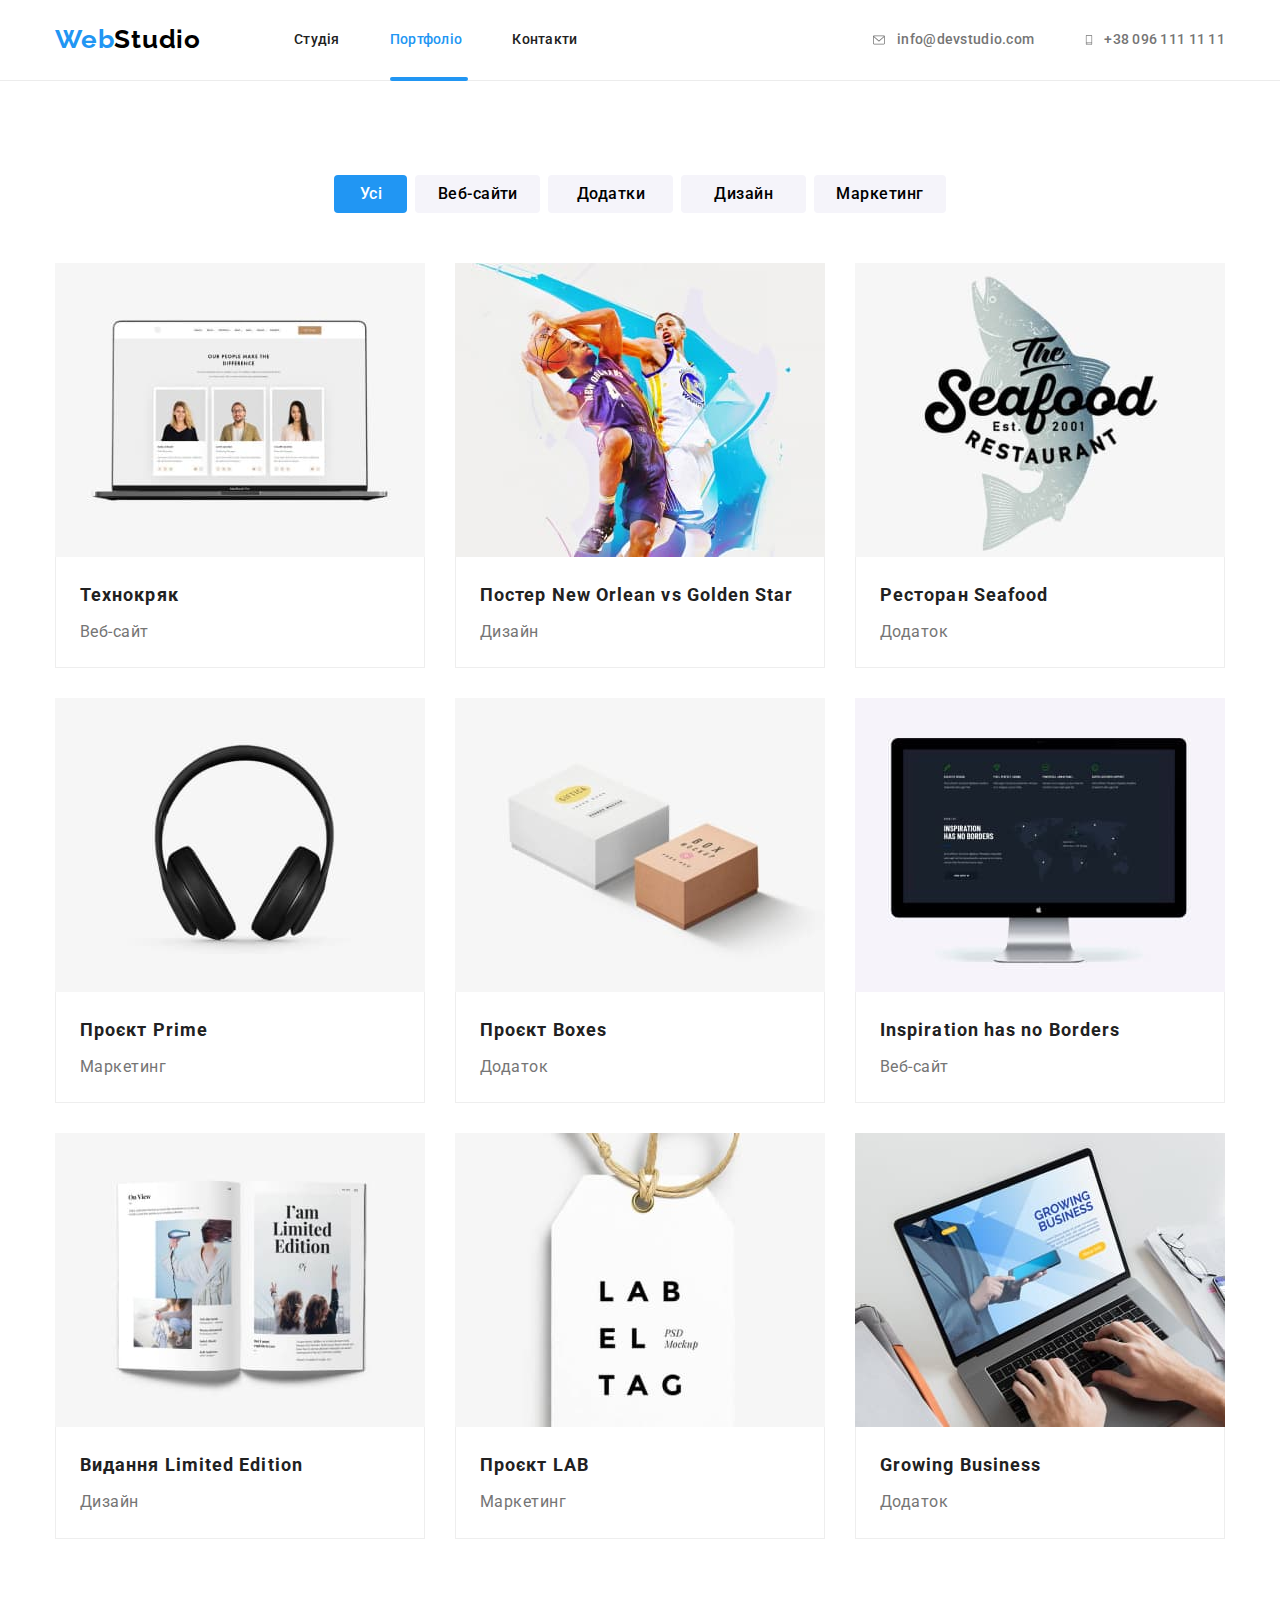
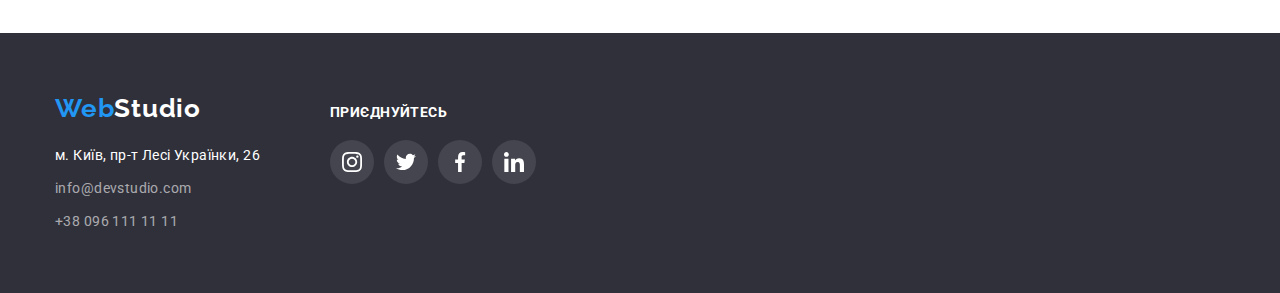
==== portfolio.html @ e7122f22 "Перенесли файлы. В модальное окно добавили input" ====
<!DOCTYPE html>
<html lang="uk">
  <head>
    <meta charset="UTF-8" />
    <meta http-equiv="X-UA-Compatible" content="IE=edge" />
    <meta name="viewport" content="width=device-width, initial-scale=1.0" />
    <link
      rel="stylesheet"
      href="https://cdnjs.cloudflare.com/ajax/libs/modern-normalize/1.0.0/modern-normalize.min.css"
    />
    <link rel="preconnect" href="https://fonts.googleapis.com" />
    <link rel="preconnect" href="https://fonts.gstatic.com" crossorigin />
    <link
      href="https://fonts.googleapis.com/css2?family=Raleway:wght@700&family=Roboto:wght@400;500;700;900&display=swap"
      rel="stylesheet"
    />
    <title>Портфолио</title>
    <link
      rel="stylesheet"
      href="https://cdnjs.cloudflare.com/ajax/libs/modern-normalize/1.1.0/modern-normalize.min.css"
    />
    <link rel="stylesheet" href="./style/style.css" />
  </head>
  <body class="body">
    <!--Шапка сайта-->
    <header class="header">
      <div class="container">
        <nav class="nav">
          <a href="" class="header-logo logo"
            ><span class="logo-first">Web</span>Studio</a
          >
          <ul class="site-nav list">
            <li class="item">
              <a href="./index.html" class="studio_p-link link">Студія</a>
            </li>
            <li class="item">
              <a href="./portfolio.html" class="portfolio_p-link current link"
                >Портфоліо</a
              >
            </li>
            <li class="item">
              <a href="" class="contacts-link link">Контакти</a>
            </li>
          </ul>
        </nav>
        <ul class="auth list">
          <li class="item">
            <a href="mailto:info@devstudio.com" class="mailto-link link"
              ><svg viewBox="0 0 100 100" width="16" height="12" class="">
                <use xlink:href="./images/icons.svg#icon-envelope"></use></svg>info@devstudio.com
                </a>
          </li>
          <li class="item">
            <a href="tel:+380961111111" class="contact-link link"
              ><svg viewBox="0 0 100 100" width="10" height="16" class="">
                <use xlink:href="./images/icons.svg#icon-smartphone"></use></svg>+38 096 111 11 11
              </a>
          </li>
        </ul>
      </div>
    </header>
    <main>
      <!--Проекти-->
      <section class="project">
        <div class="container">
          <h1 class="project-title">Наші проекти</h1>
          <ul class="btn-list list">
            <li>
              <button type="button" class="project-btn-first">Усі</button>
            </li>
            <li>
              <button type="button" class="project-btn">Веб-сайти</button>
            </li>
            <li>
              <button type="button" class="project-btn">Додатки</button>
            </li>
            <li><button type="button" class="project-btn">Дизайн</button></li>
            <li>
              <button type="button" class="project-btn">Маркетинг</button>
            </li>
          </ul>
          <ul class="project-list list">
            <li class="project-item">
              <a href="" class="project-link link">
                <div class="project-wrap-details">
                  <img src="./images/img1p.jpg" width="370" alt="img1p" />
                  <p class="project-details">
                    Ресурс пропонує комплексні пропозиції з різним рівнем
                    функціоналу та сервісів. Все це дозволить відвідувачу
                    отримати вичерпні відомості про компанію чи приватну особу.
                  </p>
                </div>
                <div class="text">
                  <h2 class="project-title-img">Технокряк</h2>
                  <p class="project-text">Веб-сайт</p>
                </div>
              </a>
            </li>
            <li class="project-item">
              <a href="" class="project-link link">
                <div class="project-wrap-details">
                  <img src="./images/img2p.jpg" width="370" alt="img2p" />
                  <p class="project-details">
                    Ресурс пропонує комплексні пропозиції з різним рівнем
                    функціоналу та сервісів. Все це дозволить відвідувачу
                    отримати вичерпні відомості про компанію чи приватну особ
                  </p>
                </div>
                <div class="text">
                  <h2 class="project-title-img">
                    Постер New Orlean vs Golden Star
                  </h2>
                  <p class="project-text">Дизайн</p>
                </div>
              </a>
            </li>
            <li class="project-item">
              <a href="" class="project-link link">
                <div class="project-wrap-details">
                  <img src="./images/img3p.jpg" width="370" alt="img3p" />
                  <p class="project-details">
                    Ресурс пропонує комплексні пропозиції з різним рівнем
                    функціоналу та сервісів. Все це дозволить відвідувачу
                    отримати вичерпні відомості про компанію чи приватну особ
                  </p>
                </div>
                <div class="text">
                  <h2 class="project-title-img">Ресторан Seafood</h2>
                  <p class="project-text">Додаток</p>
                </div>
              </a>
            </li>
            <li class="project-item">
              <a href="" class="project-link link">
                <div class="project-wrap-details">
                  <img src="./images/img4p.jpg" width="370" alt="img4p" />
                  <p class="project-details">
                    Ресурс пропонує комплексні пропозиції з різним рівнем
                    функціоналу та сервісів. Все це дозволить відвідувачу
                    отримати вичерпні відомості про компанію чи приватну особ
                  </p>
                </div>
                <div class="text">
                  <h2 class="project-title-img">Проєкт Prime</h2>
                  <p class="project-text">Маркетинг</p>
                </div>
              </a>
            </li>
            <li class="project-item">
              <a href="" class="project-link link">
                <div class="project-wrap-details">
                  <img src="./images/img5p.jpg" width="370" alt="img5p" />
                  <p class="project-details">
                    Ресурс пропонує комплексні пропозиції з різним рівнем
                    функціоналу та сервісів. Все це дозволить відвідувачу
                    отримати вичерпні відомості про компанію чи приватну особ
                  </p>
                </div>
                <div class="text">
                  <h2 class="project-title-img">Проєкт Boxes</h2>
                  <p class="project-text">Додаток</p>
                </div>
              </a>
            </li>
            <li class="project-item">
              <a href="" class="project-link link">
                <div class="project-wrap-details">
                  <img src="./images/img6p.jpg" width="370" alt="img6p" />
                  <p class="project-details">
                    Ресурс пропонує комплексні пропозиції з різним рівнем
                    функціоналу та сервісів. Все це дозволить відвідувачу
                    отримати вичерпні відомості про компанію чи приватну особ
                  </p>
                </div>
                <div class="text">
                  <h2 class="project-title-img">Inspiration has no Borders</h2>
                  <p class="project-text">Веб-сайт</p>
                </div>
              </a>
            </li>
            <li class="project-item">
              <a href="" class="project-link link">
                <div class="project-wrap-details">
                  <img src="./images/img7p).jpg" width="370" alt="img7p" />
                  <p class="project-details">
                    Ресурс пропонує комплексні пропозиції з різним рівнем
                    функціоналу та сервісів. Все це дозволить відвідувачу
                    отримати вичерпні відомості про компанію чи приватну особ
                  </p>
                </div>
                <div class="text">
                  <h2 class="project-title-img">Видання Limited Edition</h2>
                  <p class="project-text">Дизайн</p>
                </div>
              </a>
            </li>
            <li class="project-item">
              <a href="" class="project-link link">
                <div class="project-wrap-details">
                  <img src="./images/img8p.jpg" width="370" alt="img8p" />
                  <p class="project-details">
                    Ресурс пропонує комплексні пропозиції з різним рівнем
                    функціоналу та сервісів. Все це дозволить відвідувачу
                    отримати вичерпні відомості про компанію чи приватну особ
                  </p>
                </div>
                <div class="text">
                  <h2 class="project-title-img">Проєкт LAB</h2>
                  <p class="project-text">Маркетинг</p>
                </div>
              </a>
            </li>
            <li class="project-item">
              <a href="" class="project-link link">
                <div class="project-wrap-details">
                  <img src="./images/img9p.jpg" width="370" alt="img9p" />
                  <p class="project-details">
                    Ресурс пропонує комплексні пропозиції з різним рівнем
                    функціоналу та сервісів. Все це дозволить відвідувачу
                    отримати вичерпні відомості про компанію чи приватну особ
                  </p>
                </div>
                <div class="text">
                  <h2 class="project-title-img">Growing Business</h2>
                  <p class="project-text">Додаток</p>
                </div>
              </a>
            </li>
          </ul>
        </div>
      </section>
    </main>
    <footer class="footer">
      <div class="container-footer container">
        <div class="first-container">
          <a href="" class="footer-logo logo"
            ><span class="logo-first">Web</span>Studio</a
          >
          <address class="address">
            <ul class="footer-list list">
              <li class="footer-item">
                <a
                  class="footer-address"
                  href="https://2gis.ua/ru/kyiv/geo/15059546909211711/30.538662%2C50.42679?m=30.538546%2C50.426903%2F16:мКиївпр-тЛесіУкраїнки26"
                  target="_blank"
                  rel="noopener noreferrer nofollow"
                  >м. Київ, пр-т Лесі Українки, 26
                </a>
              </li>
              <li class="footer-item">
                <a href="mailto:info@devstudio.com" class="footer-mailto"
                  >info@devstudio.com</a
                >
              </li>
              <li class="footer-item">
                <a href="tel:+380961111111" class="footer-contact"
                  >+38 096 111 11 11</a
                >
              </li>
            </ul>
          </address>
        </div>
        <div class="second-container">
          <h3 class="social-title">Приєднуйтесь</h3>
          <ul class="footer-social-list list">
            <li class="social-item">
              <a href="" class="footer-icon"
                ><svg viewBox="0 0 100 100" width="20" class="">
                  <use xlink:href="./images/icons.svg#icon-instagram"></use>
                </svg>
              </a>
            </li>
            <li class="social-item">
              <a href="" class="footer-icon"
                ><svg viewBox="0 0 100 100" width="20" class="">
                  <use xlink:href="./images/icons.svg#icon-twitter"></use>
                </svg>
              </a>
            </li>
            <li class="social-item">
              <a href="" class="footer-icon"
                ><svg viewBox="0 0 100 100" width="20" class="">
                  <use xlink:href="./images/icons.svg#icon-facebook"></use>
                </svg>
              </a>
            </li>
            <li class="social-item">
              <a href="" class="footer-icon"
                ><svg viewBox="0 0 100 100" width="20" class="">
                  <use xlink:href="./images/icons.svg#icon-linkedin"></use>
                </svg>
              </a>
            </li>
          </ul>
        </div>
      </div>
    </footer>
  </body>
</html>
---- style/style.css ----
:root{
    --praymory-text-color:#212121;
    --secondary-text-color:#FFFFFF;
    --accent-color:#2196F3;
    --text-color: #757575;
}
h1, 
h2,
h3,
h4, 
h5, 
h6
ul,
p{
    margin: 0;
}
ul{
    padding-left: 0;
}
.body{
    font-family: "Roboto", sans-serif;
    font-weight: 700;
    
}
.container{
    width: 1200px;
    margin: 0 auto;
    padding-left: 15px;
    padding-right: 15px;
}
.list{
    list-style: none;
    margin: 0;
    padding: 0;
}

/* Header */
header .container{
    display: flex;
}
.header{
    border-bottom: 1px solid #ECECEC;
}
.nav{
    display: flex;
    align-items: center;
}
.logo{
    font-family: "Raleway", sans-serif;
    font-size: 26px;
    font-weight: 700;
    line-height: 1.2;
    letter-spacing: 0.03em;
    color: #000000;
    text-decoration: none;
}
.logo-first{
    color: var(--accent-color);
}
.site-nav{
    display: flex;
    margin-left: 93px;
}
.site-nav .item:not( :last-child){
    margin-right: 50px;
}
.link{
    position: relative;
    font-size: 14px;
    font-weight: 500;
    line-height: 1.1;
    letter-spacing: 0.02em;
    text-decoration: none;
    padding-top: 32px;
    padding-bottom: 32px;
    display: block;
    transition-property: color;
    transition-duration: 250ms;
    transition-timing-function: cubic-bezier(0.4, 0, 0.2, 1);
}
.current:after{
    content: "";
    position: absolute;
    display: block;
    width: 100%;
    height: 4px;
    background-color: var(--accent-color);
    bottom: -1px;
    border-radius: 2px;
}
.studio-link{
    color: var(--accent-color);
    }
.portfolio-link,
.contacts-link{
    color: var(--praymory-text-color);
}
.portfolio-link:hover,
.portfolio-link:focus,
.contacts-link:hover,
.contacts-link:focus{
    color:var(--accent-color)
}
.auth {
    display: flex;
    margin-left: auto;
}
.auth .item + .item{
    margin-left: 50px;
}
.mailto-link,
.contact-link{
    color: var(--text-color);
    display: flex;
    align-items: center;
    gap: 10px;
    padding: 32px 0;
}
.mailto-link:hover,
.mailto-link:focus,
.contact-link:hover,
.contact-link:focus{
    color: var(--accent-color);
}
.mailto-link,
.contact-link{
    fill: currentColor;
}
.mailto-link:hover svg,
.mailto-link:focus svg,
.contact-link:hover svg,
.contact-link:focus svg{
    fill: currentColor;
}
.icon1{
    width: 16px;
    height: 12px;
}
.icon2{
    width: 10px;
    height: 16px;
}

/* Герой */
.hero{
    background-image: linear-gradient(rgba(47, 48, 58, 0.4),rgba(47, 48, 58, 0.4)), url(../images/Imghero.jpg); 
    background-repeat: no-repeat;
    text-align: center; 
    padding-top: 200px;
    padding-bottom: 200px;
    max-width: 1600px;
    height: 600px;
    background-position: center;
    margin-right: auto;
    margin-left: auto;
}
.hero-title{
    color: var(--secondary-text-color);
    font-size: 44px;
    font-weight: 900;
    line-height: 1.4;
    letter-spacing: 0.06em;
    text-transform: uppercase;
    text-align: center;
    max-width: 700px; 
    margin: 0 auto 30px; 
}
.hero-btn{
    border: none;
    outline: none;
    font-size: 16px;
    font-weight: 700;
    line-height: 1.9;
    letter-spacing: 0.06em;
    text-align: center;
    text-decoration: none;
    color: var(--secondary-text-color);
    background-color: #2196F3;
    border-radius: 4px;
    box-shadow: 0px 4px 4px rgba(0, 0, 0, 0.15);
    transition-property: background-color;
    transition-duration: 250ms;
    transition-timing-function: cubic-bezier(0.4, 0, 0.2, 1);
}
.hero-btn:hover,
.hero-btn:focus{
    background-color: #188ce8;
}

/*  Особливості */
.section-title {
    position: absolute;
    white-space: nowrap;
    width: 1px;
    height: 1px;
    overflow: hidden;
    border: 0;
    padding: 0;
    clip: rect(0 0 0 0);
    clip-path: inset(50%);
    margin: -1px;
}
.section{
    padding-top: 94px;
    padding-bottom: 94px;
}
.section-list{
    display: flex;
    gap: 30px;
}
.benefits-icon{
    display: flex;
    width: 270px;
    height: 120px;
    align-items: center;
    justify-content: center;
    background-color: #F5F4FA;
    margin-bottom: 30px;
}
.section-item-title{
    color: var(--praymory-text-color);
    font-size: 14px;
    font-weight: 700;
    line-height: 1.1;
    letter-spacing: 0.03em;
    text-transform: uppercase;
    margin-bottom: 10px;
}
.section-item-text{
    color: var(--text-color);
    font-size: 14px;
    font-weight: 400;
    line-height: 1.7;
    letter-spacing: 0.03em;
}

/* Наша робота */
.work{
    padding-bottom: 94px;
}
.work-title{
    color: var(--praymory-text-color);
    font-size: 36px;
    font-weight: 700;
    line-height: 1.2;
    letter-spacing: 0.03em;
    text-align: center;
    margin-bottom: 50px;
}
.work-list{
    display: flex;
    gap: 30px;
}

img{
    display: block; 
}
.work-wrap-details {
    position: relative;
}
.work-details{
    position: absolute;
    bottom: 0;
    right: 0;
    display: flex;
    justify-content: center;
    align-items: center;
    font-style: normal;
    font-size: 14px;
    line-height: 1.1;
    letter-spacing: 0.03em;
    text-transform: uppercase;
    color: var(--secondary-text-color);
    width: 370px;
    height: 70px;
    background-color: rgba(47, 48, 58, 0.8);
}

/* Наша команда */
.team{
    background: #f5f4fa;
    padding-top: 94px;
    padding-bottom: 94px;
}
.team-title{
    color: var(--praymory-text-color);
    font-size: 36px;
    font-weight: 700;
    line-height: 1.2;
    letter-spacing: 0.03em;
    text-align: center;
    margin-bottom: 50px;
}
.team-list{
    display: flex;
    gap: 30px;
}
img{
    display: block;
}
.team-item{
    width: 270px;
    display: block;
    box-shadow: 0px 1px 3px rgba(0, 0, 0, 0.12), 0px 1px 1px rgba(0, 0, 0, 0.14), 0px 2px 1px rgba(0, 0, 0, 0.2);
    border-radius: 0px 0px 4px 4px;
}
.team-item-title{
    color: var(--praymory-text-color);
    font-size: 16px;
    font-weight: 500;
    line-height: 1.2;
    letter-spacing: 0.03em;
    text-align: center; 
    margin-bottom: 10px;  
}
.team-item-text{
    color: var(--text-color);
    font-size: 16px;
    font-weight: 400;
    line-height: 1.2;
    letter-spacing: 0.03em;
    text-align: center;
    margin-bottom: 16px;
}
.name{
    background-color:#FFFFFF ;
    padding-top: 30px;
    padding-bottom: 30px;
    display: block;
}
.team-item-social{
    display: flex;
    gap: 10px;
    justify-content: center;
}
.team-link{
    width: 45px;
    height: 45px;
    background: #FFFFFF;
    border-radius: 50%;
    display: flex;
    justify-content: center;
    align-items: center;
    transition: background-color 250ms cubic-bezier(0.4, 0, 0.2, 1);
}
.team-link:hover,
.team-link:focus{
    background-color: var(--accent-color);
}
.team-icon{
    fill: #AFB1B8;
    transition: fill 250ms cubic-bezier(0.4, 0, 0.2, 1);
}
.team-link:hover .team-icon,
.team-link:focus .team-icon{
    fill: var(--secondary-text-color);
}

/*Clients*/
.clients{
    background: var(--secondary-text-color);
    padding-top: 94px;
    padding-bottom: 94px;
}
.client-titel{
    color: var(--praymory-text-color);
    font-style: normal;
    font-weight: 700;
    font-size: 36px;
    line-height: 1.2;
    text-align: center;
    letter-spacing: 0.03em;
    margin-bottom: 50px;
}
.client-list{
    display: flex;
    justify-content: center;
    gap: 30px;
}
.client-link{
    width: 170px;
    height: 92px;
    border: 1px solid #AFB1B8;
    border-radius: 4px;
    display: flex;
    justify-content: center;
    align-items: center;
    transition-property: border-color;
    transition-duration: 250ms;
    transition-timing-function: cubic-bezier(0.4, 0, 0.2, 1);
}
.client-icon{
    fill: #AFB1B8;
    transition: fill 250ms cubic-bezier(0.4, 0,0.2,1);
}
.client-link:hover .client-icon,
.client-lunk:focus .client-icon{
    fill: var(--accent-color);
}
.client-link:hover,
.client-link:focus{
 border-color: var(--accent-color) ;
}
/* Footer */
.container-footer{
    display: flex; 
    align-items: baseline;  
}
.footer{
   background-color: #2f303a; 
   padding-top: 60px;
   padding-bottom: 60px;
   display: flex; 
   align-items: baseline; 
}
.footer-logo{
    display: flex;
    color: var(--secondary-text-color);
    margin-bottom: 20px;
}
.logo-first{
    color: #2196F3;
}
.footer-item:not(:last-child){
    margin-bottom: 9px;
}
.footer-address,
.footer-mailto,
.footer-contact{
    font-size: 14px;
    font-weight: 400;
    line-height: 1.7;
    letter-spacing: 0.03em;
    text-decoration: none;
    font-style: normal;
}
.footer-address{
    color: var(--secondary-text-color);
}
.footer-mailto,
.footer-contact{
    color: rgb(255, 255, 255, 0.6)
}
.second-container{
    margin-left: 70px;
}
.footer-social-list{
    display: flex;
    justify-content: center;
}
.social-title{
    font-size: 14px;
    font-weight: 700;
    line-height: 1.1;
    letter-spacing: 00.03em;
    font-style: normal;
    text-transform: uppercase;
    color: var(--secondary-text-color);
    margin-bottom: 20px;
}
.footer-icon {
    width: 44px;
    height: 44px;
    background: rgb(255, 255, 255, 0.1);
    border-radius: 50%;
    display: flex;
    justify-content: center;
    align-items: center;
    margin-right: 10px;
    transition-property: background-color;
    transition-duration: 250ms;
    transition-timing-function: cubic-bezier(0.4, 0, 0.2, 1);
}
.footer-icon{
    fill: var(--secondary-text-color);
}
.footer-icon:hover,
.footer-icon:focus{
    background-color: var(--accent-color);
}

/* Портфоліо */
/* Шапка */
.studio_p-link{
    color: var(--praymory-text-color);
}
.studio_p-link:hover,
.studio_p-link:focus{
    color: var(--accent-color);
}
.portfolio_p-link{
    color: var(--accent-color);
}
.portfolio_p-link::after {
    content: "";
    position: absolute;
    display: block;
    width: 78px;
    height: 4px;
    background-color: var(--accent-color);
    margin-top: 28px;
    border-radius: 2px;
}
/*ПРОЕКТЫ*/
.project{
    padding-top: 94px;
    padding-bottom: 94px;
}
.project-title{
    position: absolute;
    white-space: nowrap;
    width: 1px;
    height: 1px;
    overflow: hidden;
    border: 0;
    padding: 0;
    clip: rect(0 0 0 0);
    clip-path: inset(50%);
    margin: -1px;
}
.btn-list{
    display: flex;
    justify-content: center;
    margin-bottom: 50px;
    gap: 8px;
}
.project-btn{
    display: inline-block;
    font-size: 16px;
    font-weight: 500;
    line-height: 1.6;
    letter-spacing: 0.03em;
    border-radius: 4px;
    text-align: center;
    text-decoration: none;
    background-color: #f5f4fa; 
    border: none;
    padding: 6px 22px; 
    min-width: 125px;
    transition-property: background-color, color, box-shadow;
    transition-duration: 250ms;
    transition-timing-function: cubic-bezier(0.4, 0, 0.2, 1);
}
.project-btn:hover,
.project-btn:focus{
    background-color: #2196F3;
    color: var(--secondary-text-color);
    box-shadow: 0px 3px 1px rgba(0, 0, 0, 0.1), 0px 1px 2px rgba(0, 0, 0, 0.08), 0px 2px 2px rgba(0, 0, 0, 0.12);
}
.project-btn-first{
    display: inline-block;
    font-size: 16px;
    font-weight: 500;
    line-height: 1.6;
    letter-spacing: 0.03em;
    text-align: center;
    border-radius: 4px;
    border: none;
    color: var(--secondary-text-color);
    background:var(--accent-color);
    padding: 6px 22px;
    min-width: 73px;
}
.project-list {
    display: flex;
    flex-wrap: wrap;
    gap: 30px; 
}
.project-link {
    padding-top: 0;
    padding-bottom: 0;
    transition-property: box-shadow;
    transition-duration: 250ms;
    transition-timing-function: cubic-bezier(0.4, 0, 0.2, 1);
}
.project-link:hover,
.project-link:focus{
    box-shadow:0px 1px 1px rgba(0, 0, 0, 0.12),
        0px 4px 4px rgba(0, 0, 0, 0.06),
        1px 4px 6px rgba(0, 0, 0, 0.16); 
}
.project-details{
    position: absolute;
    top: 0;
    left: 0;
    height: 100%;
    padding: 63px 24px;
    font-style: normal;
    font-weight: 400;
    font-size: 18px;
    line-height: 1.6;
    letter-spacing: 0.03em;
    color: var(--secondary-text-color);
    background-color: rgba(33, 150, 243, 0.9);
    transform: translateY(100%);
    transition: transform 250ms;
}
.project-wrap-details {
    position: relative;
    overflow: hidden;
}
.project-wrap-details img{
    display: block;
}
.project-item:hover .project-details{
    transform: translateY(0);
}
img {
    display: block;
}
.project-title-img{
    font-size: 18px;
    font-weight: 700;
    line-height: 2;
    letter-spacing: 0.06em;
    color: var(--praymory-text-color);
    margin-bottom: 4px;
}
.project-text{
    font-size: 16px;
    font-weight: 400;
    line-height: 1.9;
    letter-spacing: 0.03em;
    color: var(--text-color);
}
.text{
    padding: 20px 24px;
    border-right:  1px solid #EEEEEE;
    border-bottom: 1px solid #EEEEEE ;
    border-left: 1px solid #EEEEEE;
}

/*Modal*/
.backdrop{
    position: fixed;
    top: 0;
    left: 0;
    width: 100%;
    height: 100vh;
    background: rgba(0, 0, 0, 0.2);
    opacity: 1;
    transition: opacity 250ms linear, visibility 250ms linear;
}
.modal{
    width: 528px;
    height: 581px;
    position: absolute;
    top: 50%;
    left: 50%;
    padding: 40px;
    transform: translate(-50%, -50%);
    background: var(--secondary-text-color);
    box-shadow: 0px 1px 3px rgba(0, 0, 0, 0.12), 0px 1px 1px rgba(0, 0, 0, 0.14), 0px 2px 1px rgba(0, 0, 0, 0.2);
    border-radius: 4px;
}
.modal-title{
    text-align: center;
}
.close-button{
    position: absolute;
    right: 8px;
    top: 8px;
    width: 30px;
    height: 30px;
    border-radius: 50%;
    display: flex;
    align-items: center;
    fill: #000000;
    background-color: var(--secondary-text-color);
    border: 1px solid rgba(0, 0, 0, 0.1);
}
.is-hidden{
    opacity: 0;
    visibility: hidden;
    pointer-events: none;
}
.no-scroll{
    overflow: hidden;
}
.form-element{
    display: flex;
    flex-direction: column;
    margin-bottom: 10px;
}
.form-element label{
    margin-bottom: 4px;
}
.form-element input{
    border: none;
    padding-left: 15px;
    height: 40px;
    border: 1px solid rgba(33, 33, 33, 0.2);
    border-radius: 4px;
}
.form-element textarea{
    padding-left: 15px;
}

.modal-form .btn{
    border: none;
    outline: none;
    text-align: center;
    width: 200px;
    height: 50px;
    background: var(--accent-color);
    box-shadow: 0px 4px 4px rgba(0, 0, 0, 0.15);
    border-radius: 4px;
    font-style: normal;
    font-weight: 700;
    font-size: 16px;
    line-height: 1.9x;
    letter-spacing: 0.06em;
    color: #FFFFFF;
}
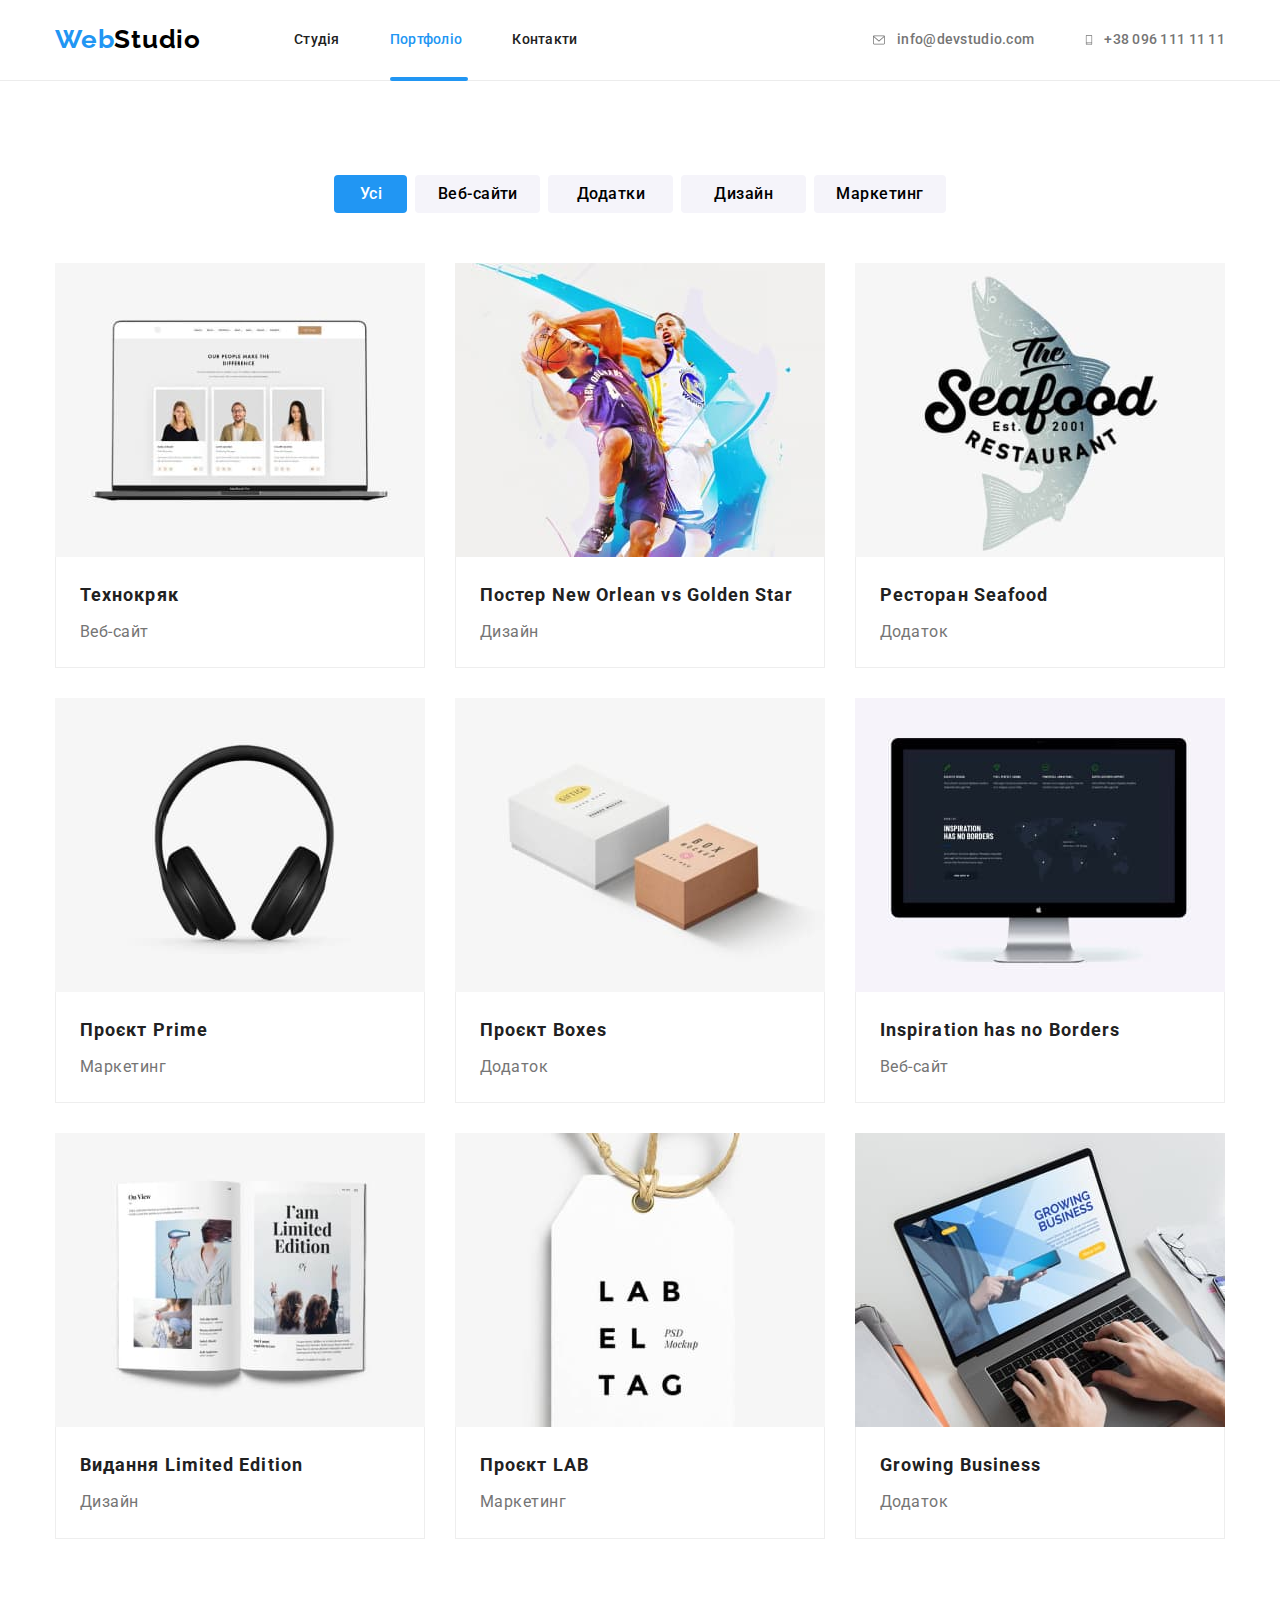
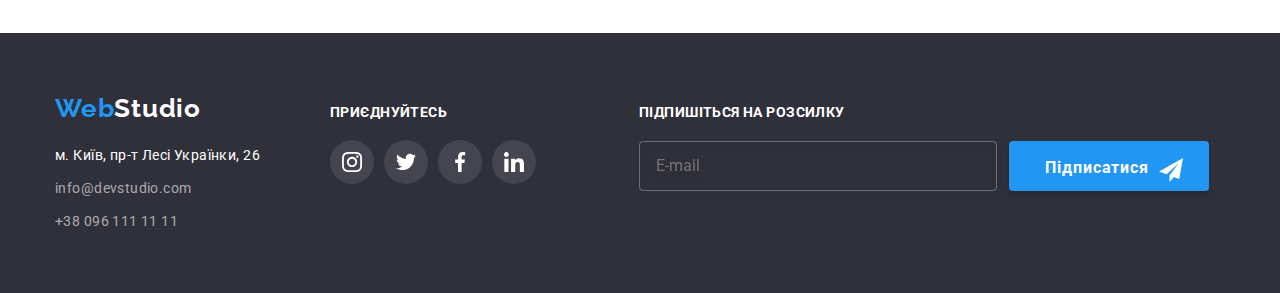
==== commit 25b880ac: "Модальное окно. Футер.В спрайт добавили иконки" ====
--- a/portfolio.html
+++ b/portfolio.html
@@ -47,14 +47,16 @@
           <li class="item">
             <a href="mailto:info@devstudio.com" class="mailto-link link"
               ><svg viewBox="0 0 100 100" width="16" height="12" class="">
-                <use xlink:href="./images/icons.svg#icon-envelope"></use></svg>info@devstudio.com
-                </a>
+                <use xlink:href="./images/icons.svg#icon-envelope"></use>
+                </svg>info@devstudio.com
+            </a>
           </li>
           <li class="item">
             <a href="tel:+380961111111" class="contact-link link"
               ><svg viewBox="0 0 100 100" width="10" height="16" class="">
-                <use xlink:href="./images/icons.svg#icon-smartphone"></use></svg>+38 096 111 11 11
-              </a>
+                <use xlink:href="./images/icons.svg#icon-smartphone"></use>
+                </svg>+38 096 111 11 11
+            </a>
           </li>
         </ul>
       </div>
@@ -293,6 +295,32 @@
             </li>
           </ul>
         </div>
+        <div class="mailing-container">
+          <h3 class="mailing-title">Підпишіться на розсилку</h3>
+          <ul class="mailing-list list">
+            <li><label for="email"></label></li>
+            <li>
+              <input
+                type="email"
+                id="email"
+                name="email"
+                placeholder="E-mail"
+              />
+            </li>
+            <li>
+              <button class="mailing-btn btn">
+                Підписатися<svg
+                  viewBox="0 0 100 100"
+                  width="24"
+                  height="24"
+                  class="icon-send"
+                >
+                  <use xlink:href="./images/icons.svg#icon-send"></use>
+                </svg>
+              </button>
+            </li>
+          </ul>
+        </div>
       </div>
     </footer>
   </body>
--- a/style/style.css
+++ b/style/style.css
@@ -165,7 +165,7 @@
     max-width: 700px; 
     margin: 0 auto 30px; 
 }
-.hero-btn{
+.btn{
     border: none;
     outline: none;
     font-size: 16px;
@@ -182,8 +182,8 @@
     transition-duration: 250ms;
     transition-timing-function: cubic-bezier(0.4, 0, 0.2, 1);
 }
-.hero-btn:hover,
-.hero-btn:focus{
+.btn:hover,
+.btn:focus{
     background-color: #188ce8;
 }
 
@@ -478,6 +478,46 @@
 .footer-icon:focus{
     background-color: var(--accent-color);
 }
+.mailing-container{
+    margin-left: 93px;
+}
+.mailing-title{
+    font-size: 14px;
+    line-height: 1.14;
+    letter-spacing: 0.03em;
+    text-transform: uppercase;
+    color: #FFFFFF;
+    margin-bottom: 20px;
+}
+.mailing-list {
+    display: flex;
+    justify-content: center;
+}
+input{
+    width: 358px;
+    height: 50px;
+    border: none;
+    outline: none;
+    border: 1px solid rgba(255, 255, 255, 0.3);
+    filter: drop-shadow(0px 4px 4px rgba(0, 0, 0, 0.15));
+    border-radius: 4px;
+    background: none;
+    padding-left: 16px;
+}
+.mailing-btn{
+    background-color: var(--accent-color);
+    color: #FFFFFF;
+    width: 200px;
+    height: 50px;
+    margin-left: 12px;
+    position: absolute;
+}
+.icon-send{
+    position: relative;
+    top: 9px;
+    left: 10px;
+}
+
 
 /* Портфоліо */
 /* Шапка */
@@ -654,7 +694,15 @@
     border-radius: 4px;
 }
 .modal-title{
-    text-align: center;
+    font-style: normal;
+    font-weight: 700;
+    font-size: 20px;
+    line-height: 1.15;
+    text-align: center;
+    letter-spacing: 0.03em;
+    color: #212121;
+    text-align: center;
+    margin-bottom: 12px;
 }
 .close-button{
     position: absolute;
@@ -668,6 +716,14 @@
     fill: #000000;
     background-color: var(--secondary-text-color);
     border: 1px solid rgba(0, 0, 0, 0.1);
+    transition-property: fill;
+    transition-duration: 250ms;
+    transition-timing-function: cubic-bezier(0.4, 0, 0.2, 1);
+
+}
+.close-button:hover,
+.close-button:focus{
+    fill: var(--accent-color);
 }
 .is-hidden{
     opacity: 0;
@@ -683,34 +739,105 @@
     margin-bottom: 10px;
 }
 .form-element label{
+    font-style: normal;
+    font-weight: 400;
+    font-size: 12px;
+    line-height: 1.2;
+    letter-spacing: 0.01em;
+    color: var(--text-color);
     margin-bottom: 4px;
+}
+.input-wrap{
+    position: relative;
+}
+.form-element svg{
+    position: absolute;
+    top: 50%;
+    left: 12px;
+    translate: 0 -50%;
 }
 .form-element input{
     border: none;
-    padding-left: 15px;
+    width: 100%;
+    padding-left: 42px;
     height: 40px;
     border: 1px solid rgba(33, 33, 33, 0.2);
     border-radius: 4px;
+    outline: none;
+}
+.form-element input:focus + svg{
+    fill: var(--accent-color)
+}
+.form-element input:focus,
+.form-element textarea:focus{
+    border: 1px solid #2196F3;
 }
 .form-element textarea{
+    border: none;
     padding-left: 15px;
+    resize: none;
+    width: 448px;
+    height: 120px;
+    border: 1px solid rgba(33, 33, 33, 0.2);
+    border-radius: 4px;
+    outline: none;
+}
+.form-element textarea::placeholder{
+    font-size: 12px;
+    line-height: 1.16;
+    letter-spacing: 0.01em;
+    color: rgba(117, 117, 117, 0.5);
+}
+.accept{
+    display: flex;
+    align-items: center;
+    margin-top: 20px;
+    
+}
+.accept label{
+    display: flex;
+    font-size: 14px;
+    line-height: 1.7;
+    letter-spacing: 0.03em;
+    color: var(--text-color);
+    align-items: center;
+}
+.checkbox{
+    display: flex;
+    align-items: center;
+    border: 2px solid #212121;
+    width: 16px;
+    height: 15px;
+    border-radius: 2px;
+    margin-right: 7px;
+}
+.accept input:checked + label .checkbox{
+    background: var(--accent-color);
+    border: 2px solid var(--accent-color);
+    display: flex;
+    justify-content: center;
+}
+.visualli-hidden{
+    position: absolute;
+    white-space: nowrap;
+    width: 1px;
+    height: 1px;
+    overflow: hidden;
+    border: 0;
+    padding: 0;
+    clip: rect(0 0 0 0);
+    clip-path: inset(50%);
+    margin: -1px;
+}
+.terms{
+    color: var(--accent-color);
 }
 
 .modal-form .btn{
-    border: none;
-    outline: none;
-    text-align: center;
-    width: 200px;
-    height: 50px;
-    background: var(--accent-color);
-    box-shadow: 0px 4px 4px rgba(0, 0, 0, 0.15);
-    border-radius: 4px;
-    font-style: normal;
-    font-weight: 700;
-    font-size: 16px;
-    line-height: 1.9x;
-    letter-spacing: 0.06em;
-    color: #FFFFFF;
-}
-
-
+    display: flex;
+    justify-content: center;
+    align-items: center;
+    margin-top: 30px;
+    margin-left: 165px;
+
+
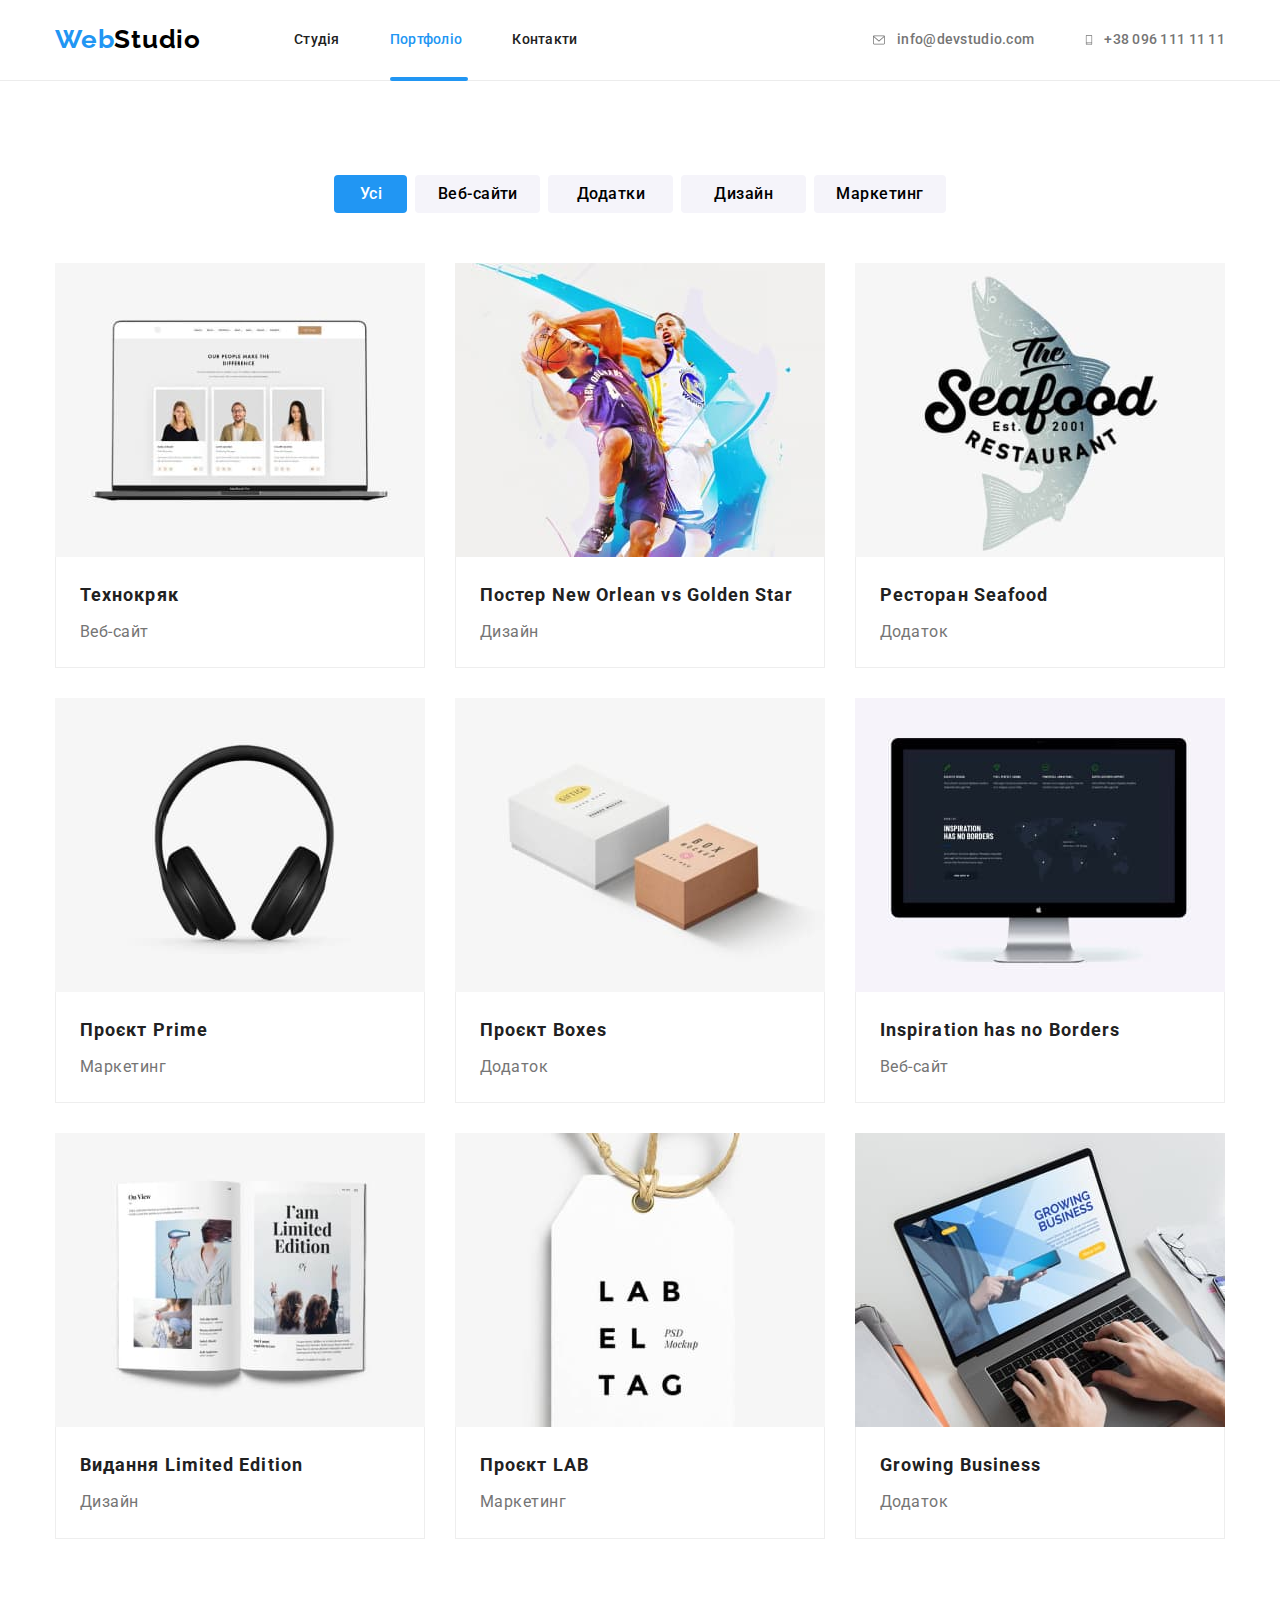
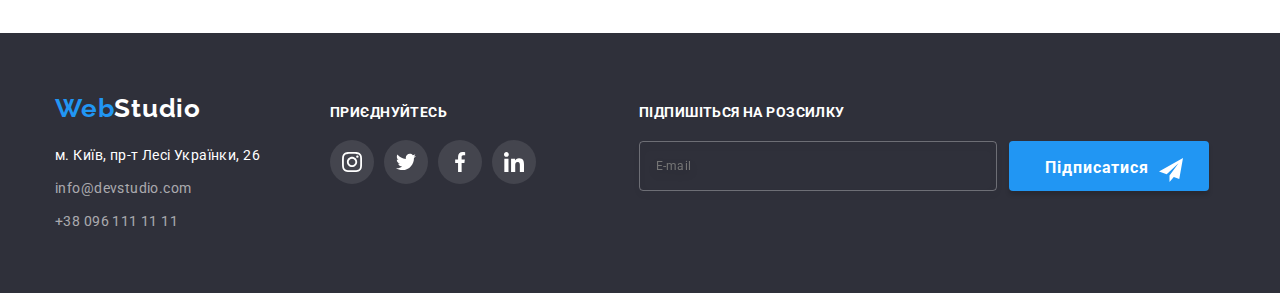
==== commit 41bc1c83: "Исправление textarea" ====
--- a/portfolio.html
+++ b/portfolio.html
@@ -300,12 +300,11 @@
           <ul class="mailing-list list">
             <li><label for="email"></label></li>
             <li>
-              <input
+              <input class="mailing-text"
                 type="email"
                 id="email"
                 name="email"
-                placeholder="E-mail"
-              />
+                placeholder="E-mail"/>
             </li>
             <li>
               <button class="mailing-btn btn">
@@ -313,8 +312,7 @@
                   viewBox="0 0 100 100"
                   width="24"
                   height="24"
-                  class="icon-send"
-                >
+                  class="icon-send">
                   <use xlink:href="./images/icons.svg#icon-send"></use>
                 </svg>
               </button>
--- a/style/style.css
+++ b/style/style.css
@@ -504,6 +504,15 @@
     background: none;
     padding-left: 16px;
 }
+.mailing-text {
+    font-style: normal;
+    font-weight: 400;
+    font-size: 12px;
+    line-height: 1.2;
+    letter-spacing: 0.01em;
+    color: var(--secondary-text-color);
+    margin-bottom: 4px;
+}
 .mailing-btn{
     background-color: var(--accent-color);
     color: #FFFFFF;
@@ -788,6 +797,7 @@
     letter-spacing: 0.01em;
     color: rgba(117, 117, 117, 0.5);
 }
+
 .accept{
     display: flex;
     align-items: center;
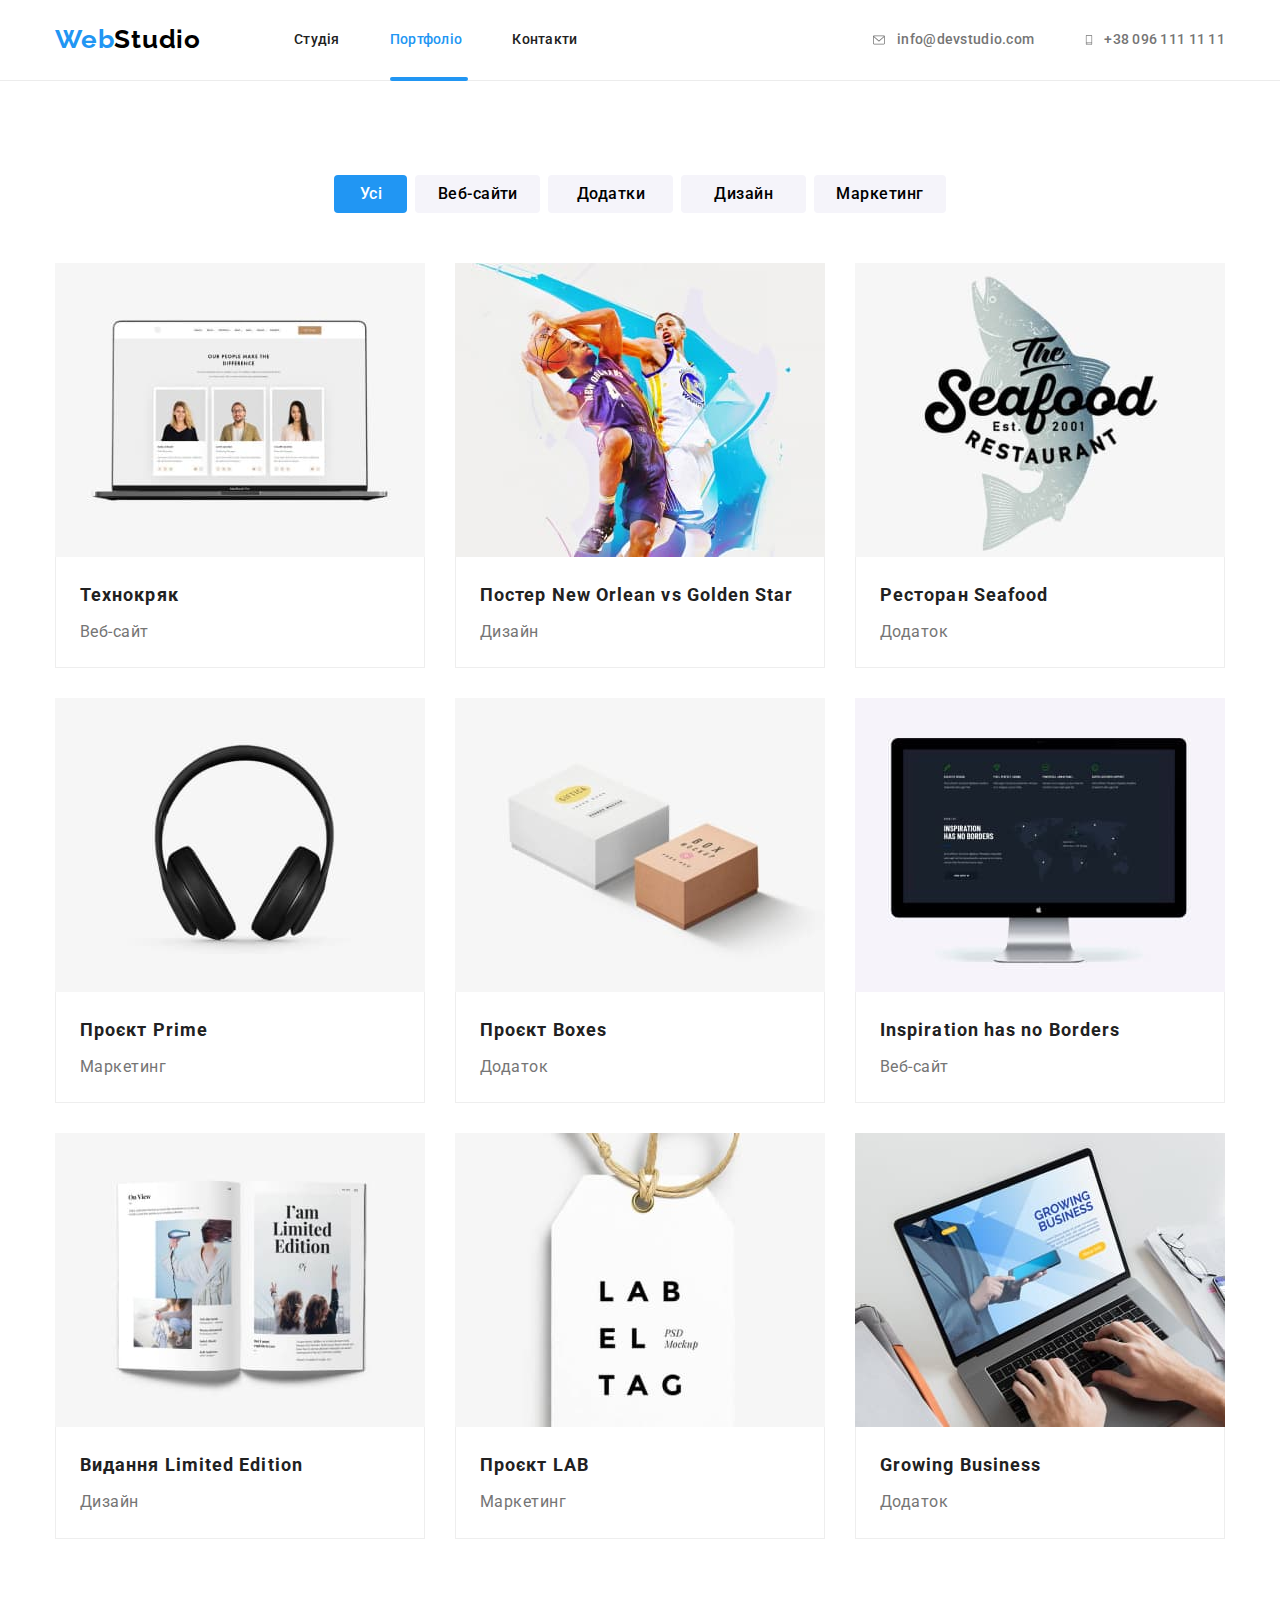
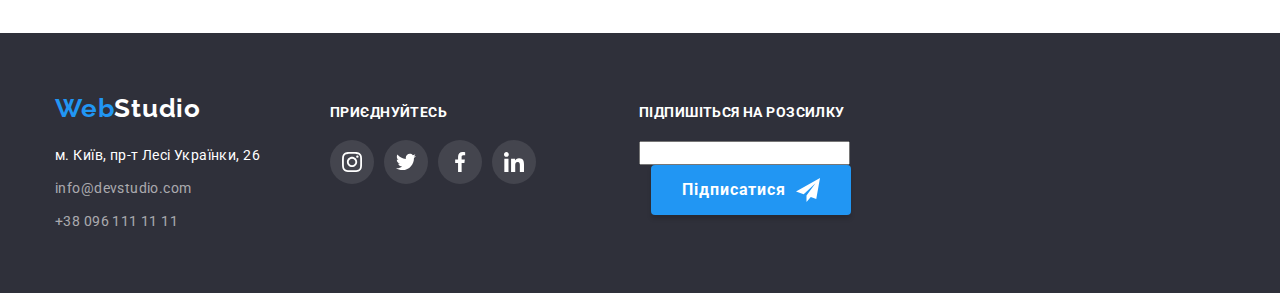
==== commit 7b7a4b4e: "Исправили ошибки в футере" ====
--- a/portfolio.html
+++ b/portfolio.html
@@ -6,20 +6,17 @@
     <meta name="viewport" content="width=device-width, initial-scale=1.0" />
     <link
       rel="stylesheet"
-      href="https://cdnjs.cloudflare.com/ajax/libs/modern-normalize/1.0.0/modern-normalize.min.css"
-    />
-    <link rel="preconnect" href="https://fonts.googleapis.com" />
-    <link rel="preconnect" href="https://fonts.gstatic.com" crossorigin />
+      href="https://cdnjs.cloudflare.com/ajax/libs/modern-normalize/1.0.0/modern-normalize.min.css">
+    <link rel="preconnect" href="https://fonts.googleapis.com">
+    <link rel="preconnect" href="https://fonts.gstatic.com" crossorigin>
     <link
       href="https://fonts.googleapis.com/css2?family=Raleway:wght@700&family=Roboto:wght@400;500;700;900&display=swap"
-      rel="stylesheet"
-    />
+      rel="stylesheet">
     <title>Портфолио</title>
     <link
       rel="stylesheet"
-      href="https://cdnjs.cloudflare.com/ajax/libs/modern-normalize/1.1.0/modern-normalize.min.css"
-    />
-    <link rel="stylesheet" href="./style/style.css" />
+      href="https://cdnjs.cloudflare.com/ajax/libs/modern-normalize/1.1.0/modern-normalize.min.css">
+    <link rel="stylesheet" href="./style/style.css">
   </head>
   <body class="body">
     <!--Шапка сайта-->
--- a/style/style.css
+++ b/style/style.css
@@ -489,11 +489,12 @@
     color: #FFFFFF;
     margin-bottom: 20px;
 }
-.mailing-list {
-    display: flex;
-    justify-content: center;
-}
-input{
+.form-footer{
+    display: flex;
+}
+.form-footer input{
+    display: flex;
+    justify-content: center;
     width: 358px;
     height: 50px;
     border: none;
@@ -505,28 +506,28 @@
     padding-left: 16px;
 }
 .mailing-text {
-    font-style: normal;
+    color: #FFFFFF;
+}
+.mailing-text::placeholder{
     font-weight: 400;
-    font-size: 12px;
+    font-size: 16px;
     line-height: 1.2;
-    letter-spacing: 0.01em;
-    color: var(--secondary-text-color);
+    letter-spacing: 0.03em;
+    color: rgba(255, 255, 255, 0.6);
     margin-bottom: 4px;
 }
 .mailing-btn{
+    display: flex;
+    justify-content: center;
+    align-items: center;
+    gap: 10px;
     background-color: var(--accent-color);
     color: #FFFFFF;
     width: 200px;
     height: 50px;
+    padding: 0;
     margin-left: 12px;
-    position: absolute;
-}
-.icon-send{
-    position: relative;
-    top: 9px;
-    left: 10px;
-}
-
+}
 
 /* Портфоліо */
 /* Шапка */
@@ -715,23 +716,26 @@
 }
 .close-button{
     position: absolute;
+    display: flex;
+    align-items: center;
+    justify-content: center;
     right: 8px;
     top: 8px;
     width: 30px;
     height: 30px;
     border-radius: 50%;
-    display: flex;
-    align-items: center;
-    fill: #000000;
     background-color: var(--secondary-text-color);
     border: 1px solid rgba(0, 0, 0, 0.1);
+    
+}
+.svg-cross{
+    fill: #000000;
     transition-property: fill;
     transition-duration: 250ms;
     transition-timing-function: cubic-bezier(0.4, 0, 0.2, 1);
-
-}
-.close-button:hover,
-.close-button:focus{
+}
+.close-button:hover .svg-cross,
+.close-button:focus .svg-cross{
     fill: var(--accent-color);
 }
 .is-hidden{
@@ -763,7 +767,8 @@
     position: absolute;
     top: 50%;
     left: 12px;
-    translate: 0 -50%;
+    transform: translateY(-50%);
+    fill: var(--praymory-text-color);
 }
 .form-element input{
     border: none;
@@ -843,11 +848,8 @@
     color: var(--accent-color);
 }
 
-.modal-form .btn{
-    display: flex;
-    justify-content: center;
-    align-items: center;
-    margin-top: 30px;
-    margin-left: 165px;
-
-
+.modal-btn{
+width: 200px;
+height: 50px;
+}
+
